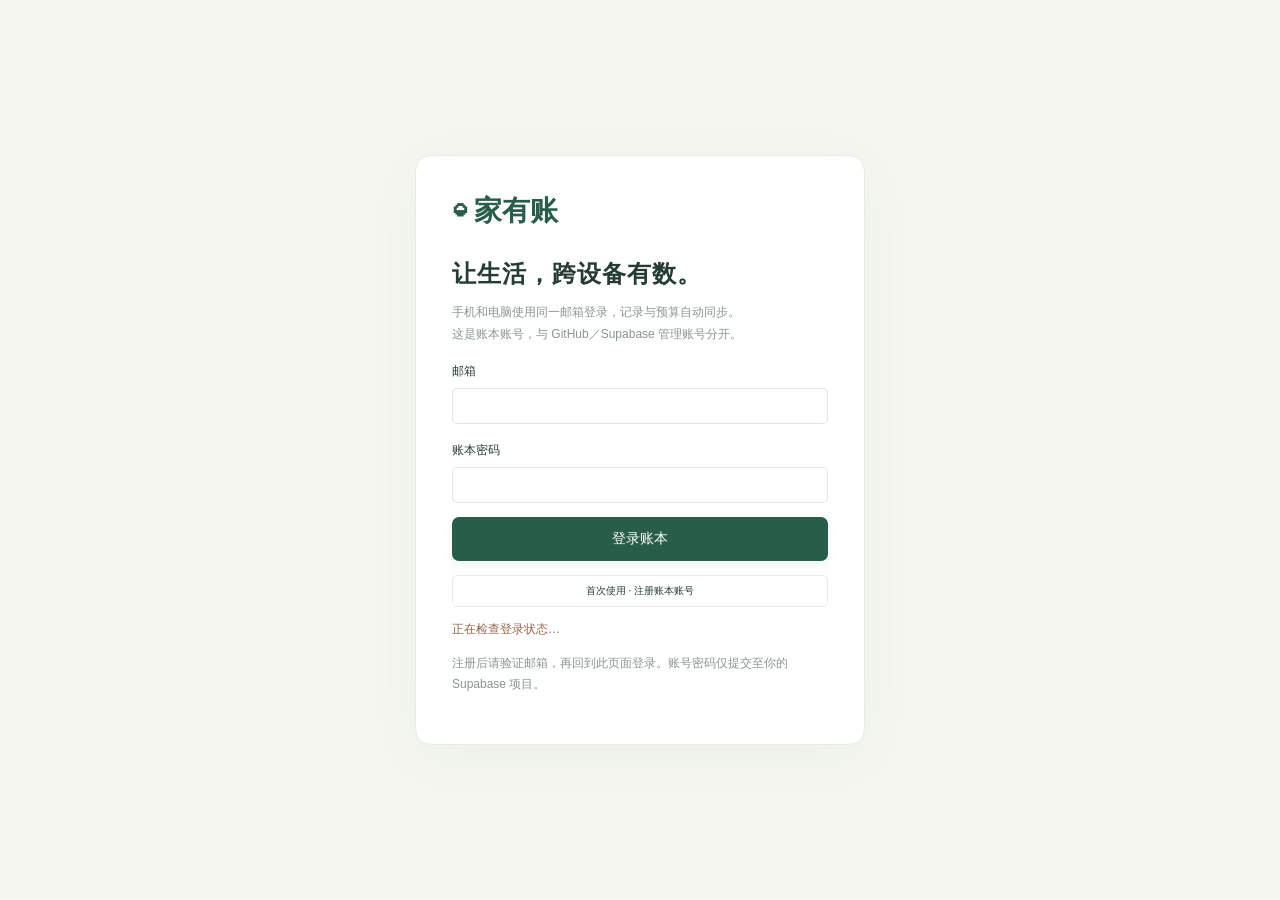
==== family-ledger/index.html @ 5cca47cf "Add family ledger with private Supabase sync and backup restore" ====
<!doctype html><html lang="zh-CN"><head><meta charset="utf-8"><meta name="viewport" content="width=device-width,initial-scale=1"><title>家有账 · 让生活心中有数</title><link rel="stylesheet" href="style.css"></head><body class="locked"><section id="authGate"><div class="auth-card"><div class="brand">◒ 家有账</div><h1>让生活，跨设备有数。</h1><p>手机和电脑使用同一邮箱登录，记录与预算自动同步。<br>这是账本账号，与 GitHub／Supabase 管理账号分开。</p><form id="authForm"><label>邮箱<input type="email" id="authEmail" autocomplete="username" required></label><label>账本密码<input type="password" id="authPassword" autocomplete="current-password" minlength="8" required></label><button class="primary full-button" id="loginButton">登录账本</button><button type="button" class="outline full-button" id="signupButton">首次使用 · 注册账本账号</button></form><p id="authMessage" role="status">正在检查登录状态…</p><p>注册后请验证邮箱，再回到此页面登录。账号密码仅提交至你的 Supabase 项目。</p></div></section><aside><a class="brand">◒ <span>家有账<small>FAMILY LEDGER</small></span></a><div class="home-label">我的家庭空间</div><nav><button class="active" data-nav="overview">▦　收支总览</button><button data-nav="records">▤　收支明细</button><button data-nav="budget">◎　月度规划</button></nav><div class="aside-bottom"><span>把小日子，过得有计划。</span><p>每一笔记录，都是对生活的用心。</p><div class="avatar">家</div> 我的家庭 <small>云端账本</small></div></aside><main><header><div class="eyebrow">A LITTLE CLARITY, EVERY DAY</div><div class="title-row"><div><h1>生活有数，心里有底<span>。</span></h1><p>在这里，记录日常，也为未来留一点余地。</p></div><button class="primary" id="add">＋ 记一笔</button></div></header><section class="memory-bar"><div><strong>◉ 云端同步</strong><span id="saveStatus">正在检查本机存档…</span></div><div class="memory-actions"><button id="syncNow" class="outline">立即同步</button><button id="loadCloud" class="outline">处理冲突</button><button id="logout" class="outline">退出</button><button id="backupAll" class="outline">↓ 完整备份</button><button id="restoreAll" class="outline">↑ 恢复备份</button><input id="restoreFile" type="file" accept=".json,application/json" hidden></div><small><span id="accountLabel"></span> · 联网自动同步；断网暂存在本机。迁移旧账本：先在离线版完整备份，再在这里恢复。</small></section><section class="toolbar"><div class="period"><button id="prev" aria-label="上一时段">‹</button><strong id="periodTitle"></strong><button id="next" aria-label="下一时段">›</button><button id="today">回到今天</button></div><div class="segments"><button data-mode="day">日</button><button data-mode="month" class="selected">月</button><button data-mode="year">年</button></div></section><div id="demoBanner" class="banner">正在浏览示例账本，先看看生活的全貌。<button id="clearDemo">开始我的账本 →</button></div><section class="stats"><article><label>↗ <span id="incomeLabel">本月收入</span></label><h2 id="income"></h2><small>每一份努力，都有回响</small></article><article><label>↘ <span id="expenseLabel">本月支出</span></label><h2 id="expense"></h2><small id="expenseHint"></small></article><article class="balance"><label>◉ <span id="balanceLabel">本月结余</span></label><h2 id="balance"></h2><small id="balanceHint"></small></article></section><section class="middle"><article class="panel" id="distribution"><div class="panel-head"><div><h3>钱都花在哪儿了</h3><p>各类支出占比 · 随所选时段更新</p></div><span class="tag">支出分析</span></div><div class="chart-wrap"><div class="donut" id="donut"><div><small>总支出</small><strong id="donutTotal"></strong><small id="count"></small></div></div><div id="legend"></div></div></article><article class="panel budget-panel" id="budgetPanel"><div class="panel-head"><div><h3>给生活一点计划</h3><p id="budgetMonth"></p></div><button class="text-btn" id="editBudget">调整预算 ↗</button></div><div class="budget-summary"><span>月度总预算</span><strong id="budgetTotal"></strong></div><div class="progress"><i id="budgetProgress"></i></div><div class="budget-meta"><span id="budgetUsed"></span><strong id="budgetRemain"></strong></div><div id="budgetCategories"></div><div class="note">✦　量入为出，也给喜欢的事留一点空间。</div></article></section><section class="panel records" id="recordsPanel"><div class="panel-head"><div><h3>生活的每一笔</h3><p>收支明细，让每一笔钱都有迹可循</p></div><button id="export" class="outline">↓ 导出 CSV</button></div><div class="filters"><input id="search" placeholder="搜索备注或类别…" aria-label="搜索记录"><select id="typeFilter"><option value="all">全部收支</option><option value="expense">仅支出</option><option value="income">仅收入</option></select><select id="catFilter" aria-label="按类别筛选"><option value="all">全部类别</option></select></div><div class="table-scroll"><table><thead><tr><th>类别 / 备注</th><th>日期</th><th>收支类型</th><th class="amount">金额</th><th>操作</th></tr></thead><tbody id="rows"></tbody></table></div><div class="table-footer" id="recordCount"></div></section><footer>家有账 · 好好生活，慢慢积累 <span>登录后云端同步 · 保留完整备份</span></footer></main><dialog id="entryDialog"><form id="entryForm"><div class="panel-head"><h3 id="formTitle">记下生活的一笔</h3><button type="button" class="close">×</button></div><div class="form-grid"><label>收支类型<select id="entryType"><option value="expense">支出</option><option value="income">收入</option></select></label><label>金额（元）<input id="entryAmount" type="number" min="0.01" max="999999999" step="0.01" required placeholder="0.00"></label><label>类别<select id="entryCat"></select></label><label>日期<input id="entryDate" type="date" required></label><label class="full">备注<input id="entryNote" maxlength="100" placeholder="这一笔，用在了什么地方？"></label></div><button class="primary full-button">保存记录</button></form></dialog><dialog id="budgetDialog"><form id="budgetForm"><div class="panel-head"><h3>月度收支规划</h3><button type="button" class="close">×</button></div><p id="planMonth"></p><label>预计月收入（元）<input id="plannedIncome" type="number" min="0" max="999999999" step="0.01" required></label><div id="budgetInputs" class="form-grid"></div><p id="planPreview"></p><button class="primary full-button">保存本月规划</button></form></dialog><div id="toast" role="status"></div><script src="vendor/supabase.js"></script><script src="app.js"></script><script src="sync.js"></script></body></html>
---- family-ledger/style.css ----
:root{--green:#285d49;--ink:#263c33;--muted:#8b958e;--line:#e9ece6;--bg:#f5f6f0}*{box-sizing:border-box}body{margin:0;background:var(--bg);color:var(--ink);font:14px -apple-system,BlinkMacSystemFont,'PingFang SC','Microsoft YaHei',sans-serif}button,input,select{font:inherit}button{cursor:pointer;border:0;background:none;color:inherit}aside{position:fixed;inset:0 auto 0 0;width:224px;background:#fcfcf8;border-right:1px solid var(--line);padding:38px 24px}.brand{display:flex;gap:12px;color:var(--green);font-size:36px;align-items:center}.brand span{font-size:24px;font-weight:650;letter-spacing:3px}.brand small{display:block;font-size:8px;letter-spacing:2px;margin-top:6px}.home-label{font-size:11px;color:#a1a79f;margin:56px 14px 18px}nav{display:grid;gap:10px}nav button{text-align:left;padding:15px;border-radius:8px;color:#788378}nav button.active{background:#eaf0e5;color:var(--green);font-weight:600}.aside-bottom{position:absolute;bottom:32px;left:28px;right:20px;font-size:12px}.aside-bottom p{font-size:10px;color:var(--muted);margin-bottom:30px}.aside-bottom small{display:block;margin-left:43px;color:var(--muted);font-size:10px}.avatar{float:left;background:#e9ede0;border-radius:50%;padding:10px;margin-right:10px}main{max-width:1550px;margin-left:224px;padding:40px 48px 20px}.eyebrow{font-size:9px;color:#8a9788;letter-spacing:2px;margin:4px 0 16px}.title-row,.toolbar,.period,.panel-head,.budget-summary,.budget-meta,.table-footer{display:flex;align-items:center;justify-content:space-between}h1{font-size:29px;font-weight:600;letter-spacing:1px;margin:0}h1 span{color:#a7b379}p{color:var(--muted);font-size:12px;line-height:1.8}header p{margin-bottom:28px}.primary{background:var(--green);color:white;padding:13px 23px;border-radius:7px;box-shadow:0 5px 10px #285d4910}.toolbar{border-top:1px solid var(--line);padding:23px 0}.period{gap:18px}.period strong{font-size:18px;min-width:110px;text-align:center}.period>button{color:#81907e}.period>button:first-child,.period>button:nth-child(3){font-size:24px}.period #today{font-size:11px;background:#e9ede4;padding:7px 10px;border-radius:4px}.segments{background:#e9ede4;border-radius:6px;padding:4px;display:flex}.segments button{padding:7px 22px;color:#84907e;border-radius:4px}.segments .selected{background:white;color:var(--green);box-shadow:0 1px 4px #0001}.banner{font-size:11px;background:#edf1e8;padding:10px 14px;border-radius:6px;margin-bottom:18px;color:#718169;display:flex;justify-content:space-between}.banner button{font-size:11px;color:var(--green)}.stats{display:grid;grid-template-columns:repeat(3,1fr);gap:20px;margin-bottom:24px}.stats article{background:#fff;padding:24px;border:1px solid var(--line);border-radius:10px}.stats label{font-size:13px;color:#71836f}.stats h2{font-size:31px;letter-spacing:.5px;margin:18px 0 12px;font-weight:550}.stats small{color:var(--muted);font-size:10px}.stats .balance{background:#eaf0df;border-color:#e4ead8}.middle{display:grid;grid-template-columns:1.12fr 1fr;gap:24px}.panel{background:#fff;border:1px solid var(--line);border-radius:10px;padding:24px}.panel-head h3{font-size:16px;margin:0;font-weight:600}.panel-head p{font-size:10px;margin:8px 0 0}.tag{background:#f3f5ee;font-size:10px;padding:6px 10px;border-radius:4px;color:#819078}.chart-wrap{display:flex;align-items:center;justify-content:space-around;gap:28px;min-height:266px}.donut{width:190px;height:190px;flex-shrink:0;border-radius:50%;display:grid;place-items:center;transform:rotate(-90deg)}.donut>div{width:142px;height:142px;background:white;border-radius:50%;display:flex;align-items:center;justify-content:center;flex-direction:column;transform:rotate(90deg)}.donut small{color:var(--muted);font-size:10px}.donut strong{font-size:23px;margin:8px 0}#legend{min-width:165px;flex:1}.legend-row{display:grid;grid-template-columns:8px 1fr auto;gap:8px;margin:16px 0;font-size:11px;align-items:center}.dot{width:7px;height:7px;border-radius:50%}.legend-row small{color:#8c958b;margin-left:9px;font-size:10px}.text-btn{font-size:10px;color:#64825c}.budget-summary{margin:29px 0 15px;font-size:11px;color:#87927f}.budget-summary strong{font-size:23px;color:var(--ink);font-weight:500}.progress{height:7px;background:#f0f2eb;border-radius:9px;overflow:hidden}.progress i{display:block;height:100%;background:#8ca576;border-radius:9px}.budget-meta{font-size:10px;color:var(--muted);margin:12px 0 23px}.budget-meta strong{color:#719064;font-weight:400}.budget-cat{display:grid;grid-template-columns:72px 1fr 95px;gap:12px;align-items:center;margin:16px 0;font-size:10px}.budget-cat .progress{height:4px}.budget-cat em{text-align:right;font-size:9px;font-style:normal;color:#939b90}.note{background:#f8f9f2;color:#8b957c;font-size:10px;padding:12px;margin-top:22px;border-radius:5px}.records{margin-top:24px}.outline{border:1px solid var(--line);padding:8px 13px;border-radius:5px;font-size:10px}.filters{display:flex;gap:10px;margin:22px 0 13px}.filters input{margin-right:auto;max-width:280px}input,select{border:1px solid #e2e7dc;border-radius:5px;background:#fff;padding:10px;color:var(--ink);min-width:0}input:focus,select:focus{outline:2px solid #b7c6a4}table{width:100%;border-collapse:collapse;font-size:11px}th{text-align:left;background:#f7f8f3;color:#8b9586;font-weight:400;padding:13px}td{padding:15px 13px;border-bottom:1px solid #f0f2eb}td small{display:block;color:#9ba295;font-size:10px;margin-top:4px}.amount{text-align:right}.expense-amount{color:#394b3e}.income-amount{color:#729a5c}.pill{background:#f2f4ed;border-radius:4px;padding:4px 8px;font-size:9px;color:#86917d}.actions{white-space:nowrap}.actions button{color:#829076;font-size:10px;padding:4px}.table-footer{font-size:10px;color:#97a08f;padding-top:16px}footer{padding-top:24px;font-size:10px;color:#9aa391}footer span{float:right}dialog{border:1px solid var(--line);border-radius:14px;width:460px;max-width:92vw;padding:26px;color:var(--ink);box-shadow:0 20px 80px #15332026}dialog::backdrop{background:#19312560;backdrop-filter:blur(3px)}.close{font-size:24px;color:#8b9586}.form-grid{display:grid;grid-template-columns:1fr 1fr;gap:16px;margin-top:24px}label input,label select{display:block;width:100%;margin-top:8px}form label{font-size:12px}.full{grid-column:1/-1}.full-button{width:100%;margin-top:24px}#budgetInputs{margin-top:18px}#planPreview{color:var(--green)}#toast{position:fixed;bottom:25px;left:50%;transform:translateX(-50%);background:var(--green);color:white;border-radius:8px;padding:12px 24px;display:none}.empty{text-align:center;padding:45px;color:#909b87}.table-scroll{overflow:auto}button:hover{filter:brightness(.94)}@media(min-width:1450px){main{padding-left:64px;padding-right:64px}}@media(max-width:1100px){aside{width:180px;padding:28px 16px}main{margin-left:180px;padding:30px 25px}.middle{grid-template-columns:1fr}.chart-wrap{justify-content:center}#legend{max-width:280px}.stats h2{font-size:25px}}@media(max-width:650px){aside{position:static;width:100%;padding:18px 20px;border-bottom:1px solid var(--line)}.brand{font-size:24px}.brand span{font-size:20px}.brand small,.home-label,.aside-bottom{display:none}nav{display:flex;position:absolute;top:18px;right:10px;gap:0}nav button{font-size:10px;padding:9px}main{margin:0;padding:24px 16px}.eyebrow{font-size:8px}h1{font-size:21px}.title-row{gap:10px}.primary{padding:11px 15px;white-space:nowrap}header p{font-size:10px}.period{gap:7px}.period strong{font-size:15px;min-width:90px}.period #today{display:none}.segments button{padding:7px 16px}.stats{gap:8px}.stats article{padding:16px 11px}.stats h2{font-size:20px;letter-spacing:-.7px}.stats label{font-size:10px}.stats small{font-size:8px}.panel{padding:18px}.chart-wrap{gap:17px;min-height:240px}.donut{width:150px;height:150px}.donut>div{width:112px;height:112px}.donut strong{font-size:18px}#legend{min-width:135px}.legend-row{font-size:10px;gap:5px}.legend-row small{margin-left:4px;font-size:8px}.filters{flex-wrap:wrap}.filters input{width:100%;max-width:none}.filters select{flex:1}.banner{font-size:9px;gap:10px}.banner button{font-size:9px;white-space:nowrap}footer span{display:block;float:none;margin-top:8px}th,td{padding:12px 7px}td:nth-child(2){white-space:nowrap}.budget-cat{grid-template-columns:65px 1fr 90px}}

.memory-bar{display:flex;align-items:center;gap:12px;flex-wrap:wrap;background:#edf1e7;border:1px solid #e0e7d8;border-radius:8px;padding:14px 16px;margin:0 0 20px}.memory-bar strong{font-size:12px;color:var(--green)}.memory-bar #saveStatus{font-size:10px;color:#74836b;display:block;margin-top:5px}.memory-actions{margin-left:auto;display:flex;gap:8px}.memory-bar>small{width:100%;font-size:10px;color:#839076;line-height:1.8}.memory-actions .outline{background:#ffffff88}@media(max-width:650px){.memory-bar{padding:12px}.memory-actions{gap:4px}.memory-actions .outline{padding:8px}}

#authGate{display:none;min-height:100vh;align-items:center;justify-content:center;padding:24px}.locked #authGate{display:flex}.locked>aside,.locked>main{display:none}.auth-card{max-width:450px;background:#fff;border:1px solid var(--line);border-radius:16px;padding:36px;box-shadow:0 12px 60px #285d490b}.auth-card .brand{font-size:28px;font-weight:600;margin-bottom:28px}.auth-card h1{font-size:24px}.auth-card label{display:block;margin-top:18px}.auth-card .full-button{margin-top:14px}.auth-card #authMessage{color:#966349;white-space:pre-line}.memory-bar #saveStatus{max-width:600px}.memory-actions{flex-wrap:wrap}#loadCloud{display:none;background:#fff0de}button:disabled{cursor:wait;opacity:.5}.stats h2{white-space:nowrap;font-size:clamp(17px,2.3vw,31px)}
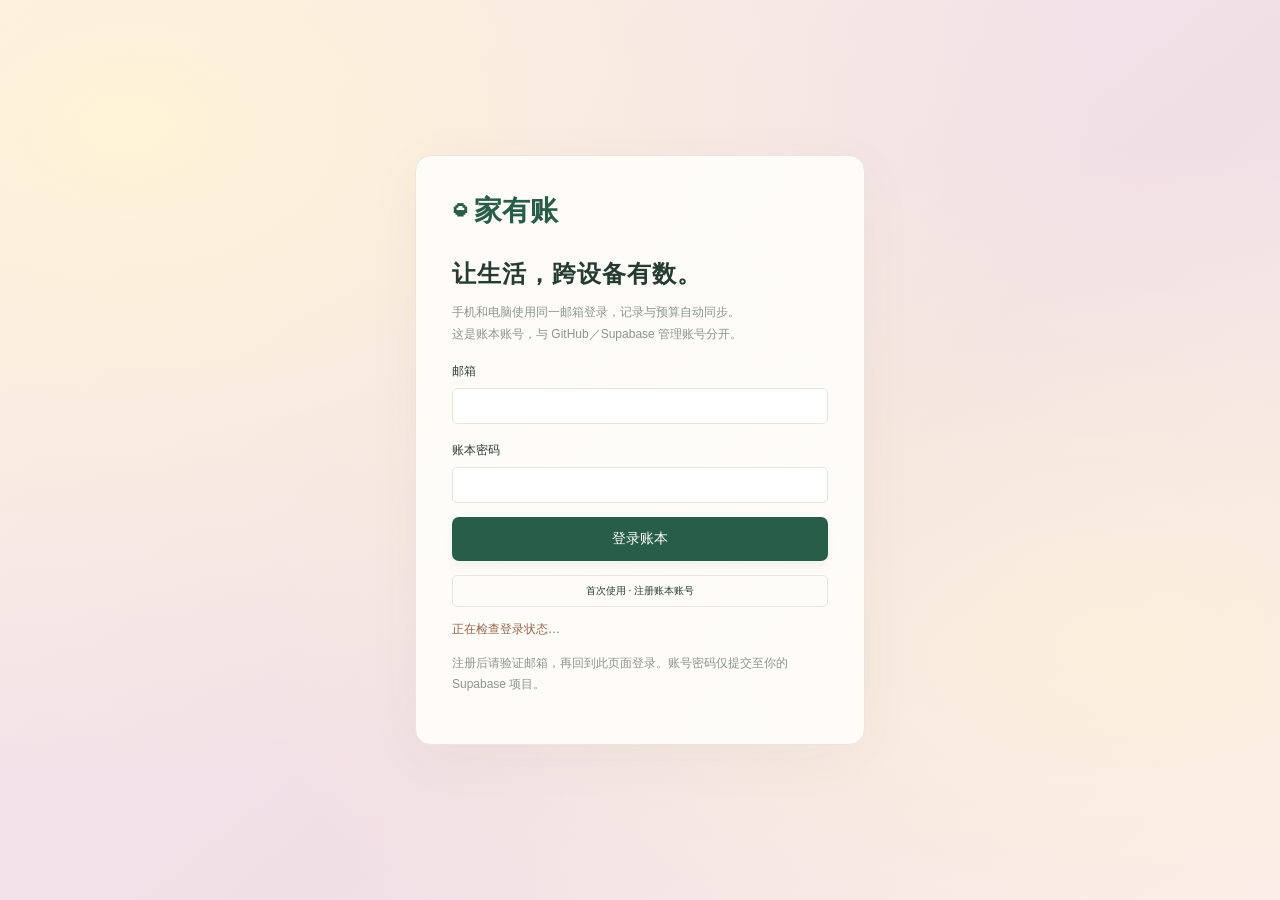
==== commit aab197f4: "Refresh cached stylesheet for pastel background" ====
--- a/family-ledger/index.html
+++ b/family-ledger/index.html
@@ -1 +1 @@
-<!doctype html><html lang="zh-CN"><head><meta charset="utf-8"><meta name="viewport" content="width=device-width,initial-scale=1"><title>家有账 · 让生活心中有数</title><link rel="stylesheet" href="style.css"></head><body class="locked"><section id="authGate"><div class="auth-card"><div class="brand">◒ 家有账</div><h1>让生活，跨设备有数。</h1><p>手机和电脑使用同一邮箱登录，记录与预算自动同步。<br>这是账本账号，与 GitHub／Supabase 管理账号分开。</p><form id="authForm"><label>邮箱<input type="email" id="authEmail" autocomplete="username" required></label><label>账本密码<input type="password" id="authPassword" autocomplete="current-password" minlength="8" required></label><button class="primary full-button" id="loginButton">登录账本</button><button type="button" class="outline full-button" id="signupButton">首次使用 · 注册账本账号</button></form><p id="authMessage" role="status">正在检查登录状态…</p><p>注册后请验证邮箱，再回到此页面登录。账号密码仅提交至你的 Supabase 项目。</p></div></section><aside><a class="brand">◒ <span>家有账<small>FAMILY LEDGER</small></span></a><div class="home-label">我的家庭空间</div><nav><button class="active" data-nav="overview">▦　收支总览</button><button data-nav="records">▤　收支明细</button><button data-nav="budget">◎　月度规划</button></nav><div class="aside-bottom"><span>把小日子，过得有计划。</span><p>每一笔记录，都是对生活的用心。</p><div class="avatar">家</div> 我的家庭 <small>云端账本</small></div></aside><main><header><div class="eyebrow">A LITTLE CLARITY, EVERY DAY</div><div class="title-row"><div><h1>生活有数，心里有底<span>。</span></h1><p>在这里，记录日常，也为未来留一点余地。</p></div><button class="primary" id="add">＋ 记一笔</button></div></header><section class="memory-bar"><div><strong>◉ 云端同步</strong><span id="saveStatus">正在检查本机存档…</span></div><div class="memory-actions"><button id="syncNow" class="outline">立即同步</button><button id="loadCloud" class="outline">处理冲突</button><button id="logout" class="outline">退出</button><button id="backupAll" class="outline">↓ 完整备份</button><button id="restoreAll" class="outline">↑ 恢复备份</button><input id="restoreFile" type="file" accept=".json,application/json" hidden></div><small><span id="accountLabel"></span> · 联网自动同步；断网暂存在本机。迁移旧账本：先在离线版完整备份，再在这里恢复。</small></section><section class="toolbar"><div class="period"><button id="prev" aria-label="上一时段">‹</button><strong id="periodTitle"></strong><button id="next" aria-label="下一时段">›</button><button id="today">回到今天</button></div><div class="segments"><button data-mode="day">日</button><button data-mode="month" class="selected">月</button><button data-mode="year">年</button></div></section><div id="demoBanner" class="banner">正在浏览示例账本，先看看生活的全貌。<button id="clearDemo">开始我的账本 →</button></div><section class="stats"><article><label>↗ <span id="incomeLabel">本月收入</span></label><h2 id="income"></h2><small>每一份努力，都有回响</small></article><article><label>↘ <span id="expenseLabel">本月支出</span></label><h2 id="expense"></h2><small id="expenseHint"></small></article><article class="balance"><label>◉ <span id="balanceLabel">本月结余</span></label><h2 id="balance"></h2><small id="balanceHint"></small></article></section><section class="middle"><article class="panel" id="distribution"><div class="panel-head"><div><h3>钱都花在哪儿了</h3><p>各类支出占比 · 随所选时段更新</p></div><span class="tag">支出分析</span></div><div class="chart-wrap"><div class="donut" id="donut"><div><small>总支出</small><strong id="donutTotal"></strong><small id="count"></small></div></div><div id="legend"></div></div></article><article class="panel budget-panel" id="budgetPanel"><div class="panel-head"><div><h3>给生活一点计划</h3><p id="budgetMonth"></p></div><button class="text-btn" id="editBudget">调整预算 ↗</button></div><div class="budget-summary"><span>月度总预算</span><strong id="budgetTotal"></strong></div><div class="progress"><i id="budgetProgress"></i></div><div class="budget-meta"><span id="budgetUsed"></span><strong id="budgetRemain"></strong></div><div id="budgetCategories"></div><div class="note">✦　量入为出，也给喜欢的事留一点空间。</div></article></section><section class="panel records" id="recordsPanel"><div class="panel-head"><div><h3>生活的每一笔</h3><p>收支明细，让每一笔钱都有迹可循</p></div><button id="export" class="outline">↓ 导出 CSV</button></div><div class="filters"><input id="search" placeholder="搜索备注或类别…" aria-label="搜索记录"><select id="typeFilter"><option value="all">全部收支</option><option value="expense">仅支出</option><option value="income">仅收入</option></select><select id="catFilter" aria-label="按类别筛选"><option value="all">全部类别</option></select></div><div class="table-scroll"><table><thead><tr><th>类别 / 备注</th><th>日期</th><th>收支类型</th><th class="amount">金额</th><th>操作</th></tr></thead><tbody id="rows"></tbody></table></div><div class="table-footer" id="recordCount"></div></section><footer>家有账 · 好好生活，慢慢积累 <span>登录后云端同步 · 保留完整备份</span></footer></main><dialog id="entryDialog"><form id="entryForm"><div class="panel-head"><h3 id="formTitle">记下生活的一笔</h3><button type="button" class="close">×</button></div><div class="form-grid"><label>收支类型<select id="entryType"><option value="expense">支出</option><option value="income">收入</option></select></label><label>金额（元）<input id="entryAmount" type="number" min="0.01" max="999999999" step="0.01" required placeholder="0.00"></label><label>类别<select id="entryCat"></select></label><label>日期<input id="entryDate" type="date" required></label><label class="full">备注<input id="entryNote" maxlength="100" placeholder="这一笔，用在了什么地方？"></label></div><button class="primary full-button">保存记录</button></form></dialog><dialog id="budgetDialog"><form id="budgetForm"><div class="panel-head"><h3>月度收支规划</h3><button type="button" class="close">×</button></div><p id="planMonth"></p><label>预计月收入（元）<input id="plannedIncome" type="number" min="0" max="999999999" step="0.01" required></label><div id="budgetInputs" class="form-grid"></div><p id="planPreview"></p><button class="primary full-button">保存本月规划</button></form></dialog><div id="toast" role="status"></div><script src="vendor/supabase.js"></script><script src="app.js"></script><script src="sync.js"></script></body></html>
+<!doctype html><html lang="zh-CN"><head><meta charset="utf-8"><meta name="viewport" content="width=device-width,initial-scale=1"><title>家有账 · 让生活心中有数</title><link rel="stylesheet" href="style.css?v=rose-20261106"></head><body class="locked"><section id="authGate"><div class="auth-card"><div class="brand">◒ 家有账</div><h1>让生活，跨设备有数。</h1><p>手机和电脑使用同一邮箱登录，记录与预算自动同步。<br>这是账本账号，与 GitHub／Supabase 管理账号分开。</p><form id="authForm"><label>邮箱<input type="email" id="authEmail" autocomplete="username" required></label><label>账本密码<input type="password" id="authPassword" autocomplete="current-password" minlength="8" required></label><button class="primary full-button" id="loginButton">登录账本</button><button type="button" class="outline full-button" id="signupButton">首次使用 · 注册账本账号</button></form><p id="authMessage" role="status">正在检查登录状态…</p><p>注册后请验证邮箱，再回到此页面登录。账号密码仅提交至你的 Supabase 项目。</p></div></section><aside><a class="brand">◒ <span>家有账<small>FAMILY LEDGER</small></span></a><div class="home-label">我的家庭空间</div><nav><button class="active" data-nav="overview">▦　收支总览</button><button data-nav="records">▤　收支明细</button><button data-nav="budget">◎　月度规划</button></nav><div class="aside-bottom"><span>把小日子，过得有计划。</span><p>每一笔记录，都是对生活的用心。</p><div class="avatar">家</div> 我的家庭 <small>云端账本</small></div></aside><main><header><div class="eyebrow">A LITTLE CLARITY, EVERY DAY</div><div class="title-row"><div><h1>生活有数，心里有底<span>。</span></h1><p>在这里，记录日常，也为未来留一点余地。</p></div><button class="primary" id="add">＋ 记一笔</button></div></header><section class="memory-bar"><div><strong>◉ 云端同步</strong><span id="saveStatus">正在检查本机存档…</span></div><div class="memory-actions"><button id="syncNow" class="outline">立即同步</button><button id="loadCloud" class="outline">处理冲突</button><button id="logout" class="outline">退出</button><button id="backupAll" class="outline">↓ 完整备份</button><button id="restoreAll" class="outline">↑ 恢复备份</button><input id="restoreFile" type="file" accept=".json,application/json" hidden></div><small><span id="accountLabel"></span> · 联网自动同步；断网暂存在本机。迁移旧账本：先在离线版完整备份，再在这里恢复。</small></section><section class="toolbar"><div class="period"><button id="prev" aria-label="上一时段">‹</button><strong id="periodTitle"></strong><button id="next" aria-label="下一时段">›</button><button id="today">回到今天</button></div><div class="segments"><button data-mode="day">日</button><button data-mode="month" class="selected">月</button><button data-mode="year">年</button></div></section><div id="demoBanner" class="banner">正在浏览示例账本，先看看生活的全貌。<button id="clearDemo">开始我的账本 →</button></div><section class="stats"><article><label>↗ <span id="incomeLabel">本月收入</span></label><h2 id="income"></h2><small>每一份努力，都有回响</small></article><article><label>↘ <span id="expenseLabel">本月支出</span></label><h2 id="expense"></h2><small id="expenseHint"></small></article><article class="balance"><label>◉ <span id="balanceLabel">本月结余</span></label><h2 id="balance"></h2><small id="balanceHint"></small></article></section><section class="middle"><article class="panel" id="distribution"><div class="panel-head"><div><h3>钱都花在哪儿了</h3><p>各类支出占比 · 随所选时段更新</p></div><span class="tag">支出分析</span></div><div class="chart-wrap"><div class="donut" id="donut"><div><small>总支出</small><strong id="donutTotal"></strong><small id="count"></small></div></div><div id="legend"></div></div></article><article class="panel budget-panel" id="budgetPanel"><div class="panel-head"><div><h3>给生活一点计划</h3><p id="budgetMonth"></p></div><button class="text-btn" id="editBudget">调整预算 ↗</button></div><div class="budget-summary"><span>月度总预算</span><strong id="budgetTotal"></strong></div><div class="progress"><i id="budgetProgress"></i></div><div class="budget-meta"><span id="budgetUsed"></span><strong id="budgetRemain"></strong></div><div id="budgetCategories"></div><div class="note">✦　量入为出，也给喜欢的事留一点空间。</div></article></section><section class="panel records" id="recordsPanel"><div class="panel-head"><div><h3>生活的每一笔</h3><p>收支明细，让每一笔钱都有迹可循</p></div><button id="export" class="outline">↓ 导出 CSV</button></div><div class="filters"><input id="search" placeholder="搜索备注或类别…" aria-label="搜索记录"><select id="typeFilter"><option value="all">全部收支</option><option value="expense">仅支出</option><option value="income">仅收入</option></select><select id="catFilter" aria-label="按类别筛选"><option value="all">全部类别</option></select></div><div class="table-scroll"><table><thead><tr><th>类别 / 备注</th><th>日期</th><th>收支类型</th><th class="amount">金额</th><th>操作</th></tr></thead><tbody id="rows"></tbody></table></div><div class="table-footer" id="recordCount"></div></section><footer>家有账 · 好好生活，慢慢积累 <span>登录后云端同步 · 保留完整备份</span></footer></main><dialog id="entryDialog"><form id="entryForm"><div class="panel-head"><h3 id="formTitle">记下生活的一笔</h3><button type="button" class="close">×</button></div><div class="form-grid"><label>收支类型<select id="entryType"><option value="expense">支出</option><option value="income">收入</option></select></label><label>金额（元）<input id="entryAmount" type="number" min="0.01" max="999999999" step="0.01" required placeholder="0.00"></label><label>类别<select id="entryCat"></select></label><label>日期<input id="entryDate" type="date" required></label><label class="full">备注<input id="entryNote" maxlength="100" placeholder="这一笔，用在了什么地方？"></label></div><button class="primary full-button">保存记录</button></form></dialog><dialog id="budgetDialog"><form id="budgetForm"><div class="panel-head"><h3>月度收支规划</h3><button type="button" class="close">×</button></div><p id="planMonth"></p><label>预计月收入（元）<input id="plannedIncome" type="number" min="0" max="999999999" step="0.01" required></label><div id="budgetInputs" class="form-grid"></div><p id="planPreview"></p><button class="primary full-button">保存本月规划</button></form></dialog><div id="toast" role="status"></div><script src="vendor/supabase.js"></script><script src="app.js"></script><script src="sync.js"></script></body></html>
--- a/family-ledger/style.css
+++ b/family-ledger/style.css
@@ -3,3 +3,12 @@
 .memory-bar{display:flex;align-items:center;gap:12px;flex-wrap:wrap;background:#edf1e7;border:1px solid #e0e7d8;border-radius:8px;padding:14px 16px;margin:0 0 20px}.memory-bar strong{font-size:12px;color:var(--green)}.memory-bar #saveStatus{font-size:10px;color:#74836b;display:block;margin-top:5px}.memory-actions{margin-left:auto;display:flex;gap:8px}.memory-bar>small{width:100%;font-size:10px;color:#839076;line-height:1.8}.memory-actions .outline{background:#ffffff88}@media(max-width:650px){.memory-bar{padding:12px}.memory-actions{gap:4px}.memory-actions .outline{padding:8px}}
 
 #authGate{display:none;min-height:100vh;align-items:center;justify-content:center;padding:24px}.locked #authGate{display:flex}.locked>aside,.locked>main{display:none}.auth-card{max-width:450px;background:#fff;border:1px solid var(--line);border-radius:16px;padding:36px;box-shadow:0 12px 60px #285d490b}.auth-card .brand{font-size:28px;font-weight:600;margin-bottom:28px}.auth-card h1{font-size:24px}.auth-card label{display:block;margin-top:18px}.auth-card .full-button{margin-top:14px}.auth-card #authMessage{color:#966349;white-space:pre-line}.memory-bar #saveStatus{max-width:600px}.memory-actions{flex-wrap:wrap}#loadCloud{display:none;background:#fff0de}button:disabled{cursor:wait;opacity:.5}.stats h2{white-space:nowrap;font-size:clamp(17px,2.3vw,31px)}
+
+/* Soft pink canvas with overlapping butter-yellow light. */
+:root{--bg:#f6e7ec;--line:#ece3e3}
+html{min-height:100%;background:#f6e7ec}
+body{min-height:100vh;background-color:#f6e7ec;background-image:radial-gradient(ellipse at 10% 14%,rgba(255,246,211,.86) 0%,rgba(255,246,211,.38) 30%,rgba(255,246,211,0) 60%),radial-gradient(ellipse at 88% 72%,rgba(255,244,212,.65) 0%,rgba(255,244,212,0) 55%),linear-gradient(140deg,#f8eaf0 0%,#f1dfe6 58%,#f8eaf0 100%);background-attachment:fixed;background-repeat:no-repeat}
+aside{background:rgba(253,244,245,.88);backdrop-filter:blur(14px)}
+.panel,.stats article,.auth-card{background:rgba(255,253,250,.94)}
+.stats .balance{background:rgba(255,245,217,.9);border-color:#eee2ca}
+.memory-bar{background:rgba(255,247,224,.7);border-color:#ebdfd3}
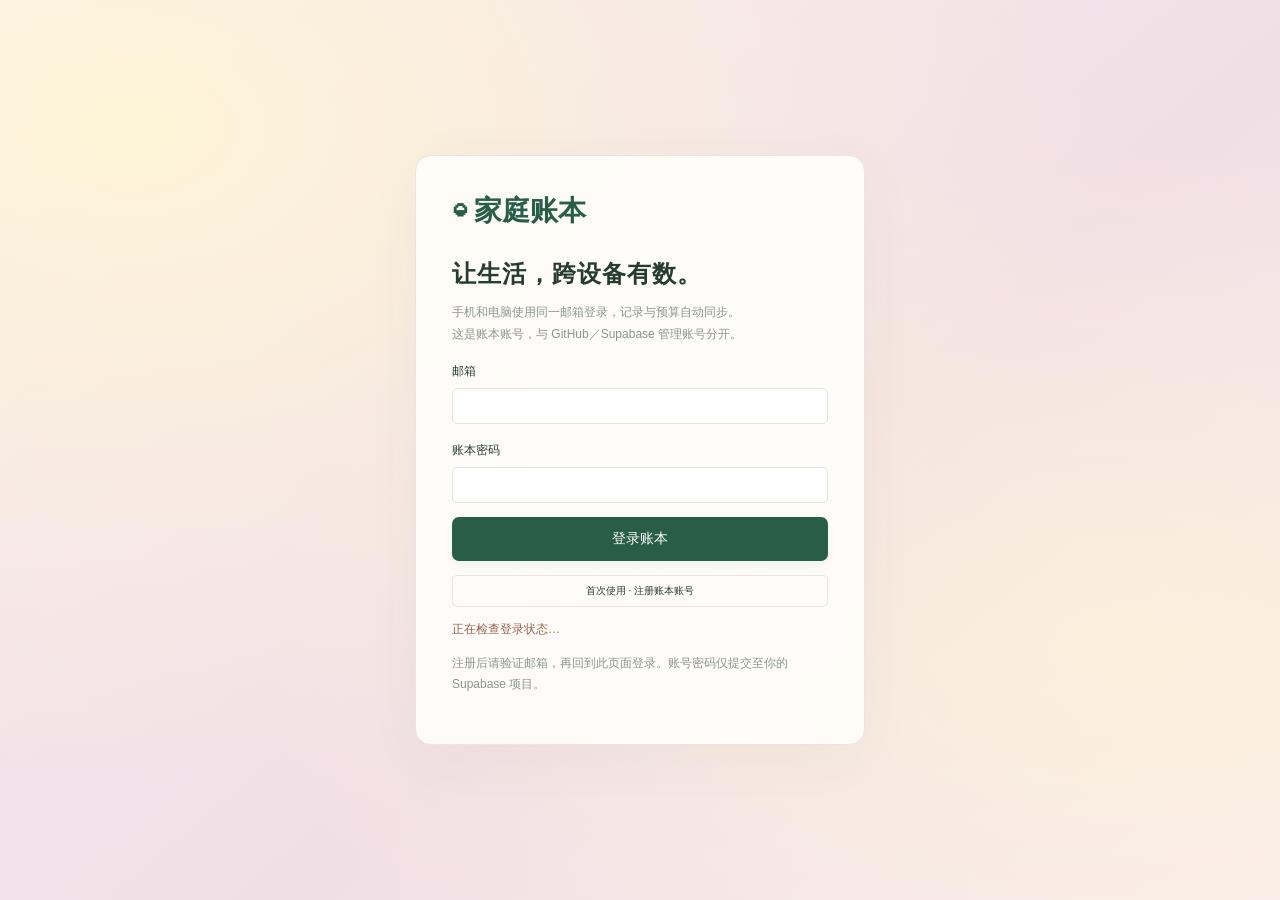
==== commit 219293f0: "Rename ledger header to 家庭账本" ====
--- a/family-ledger/index.html
+++ b/family-ledger/index.html
@@ -1 +1 @@
-<!doctype html><html lang="zh-CN"><head><meta charset="utf-8"><meta name="viewport" content="width=device-width,initial-scale=1"><title>家有账 · 让生活心中有数</title><link rel="stylesheet" href="style.css?v=rose-20261106"></head><body class="locked"><section id="authGate"><div class="auth-card"><div class="brand">◒ 家有账</div><h1>让生活，跨设备有数。</h1><p>手机和电脑使用同一邮箱登录，记录与预算自动同步。<br>这是账本账号，与 GitHub／Supabase 管理账号分开。</p><form id="authForm"><label>邮箱<input type="email" id="authEmail" autocomplete="username" required></label><label>账本密码<input type="password" id="authPassword" autocomplete="current-password" minlength="8" required></label><button class="primary full-button" id="loginButton">登录账本</button><button type="button" class="outline full-button" id="signupButton">首次使用 · 注册账本账号</button></form><p id="authMessage" role="status">正在检查登录状态…</p><p>注册后请验证邮箱，再回到此页面登录。账号密码仅提交至你的 Supabase 项目。</p></div></section><aside><a class="brand">◒ <span>家有账<small>FAMILY LEDGER</small></span></a><div class="home-label">我的家庭空间</div><nav><button class="active" data-nav="overview">▦　收支总览</button><button data-nav="records">▤　收支明细</button><button data-nav="budget">◎　月度规划</button></nav><div class="aside-bottom"><span>把小日子，过得有计划。</span><p>每一笔记录，都是对生活的用心。</p><div class="avatar">家</div> 我的家庭 <small>云端账本</small></div></aside><main><header><div class="eyebrow">A LITTLE CLARITY, EVERY DAY</div><div class="title-row"><div><h1>生活有数，心里有底<span>。</span></h1><p>在这里，记录日常，也为未来留一点余地。</p></div><button class="primary" id="add">＋ 记一笔</button></div></header><section class="memory-bar"><div><strong>◉ 云端同步</strong><span id="saveStatus">正在检查本机存档…</span></div><div class="memory-actions"><button id="syncNow" class="outline">立即同步</button><button id="loadCloud" class="outline">处理冲突</button><button id="logout" class="outline">退出</button><button id="backupAll" class="outline">↓ 完整备份</button><button id="restoreAll" class="outline">↑ 恢复备份</button><input id="restoreFile" type="file" accept=".json,application/json" hidden></div><small><span id="accountLabel"></span> · 联网自动同步；断网暂存在本机。迁移旧账本：先在离线版完整备份，再在这里恢复。</small></section><section class="toolbar"><div class="period"><button id="prev" aria-label="上一时段">‹</button><strong id="periodTitle"></strong><button id="next" aria-label="下一时段">›</button><button id="today">回到今天</button></div><div class="segments"><button data-mode="day">日</button><button data-mode="month" class="selected">月</button><button data-mode="year">年</button></div></section><div id="demoBanner" class="banner">正在浏览示例账本，先看看生活的全貌。<button id="clearDemo">开始我的账本 →</button></div><section class="stats"><article><label>↗ <span id="incomeLabel">本月收入</span></label><h2 id="income"></h2><small>每一份努力，都有回响</small></article><article><label>↘ <span id="expenseLabel">本月支出</span></label><h2 id="expense"></h2><small id="expenseHint"></small></article><article class="balance"><label>◉ <span id="balanceLabel">本月结余</span></label><h2 id="balance"></h2><small id="balanceHint"></small></article></section><section class="middle"><article class="panel" id="distribution"><div class="panel-head"><div><h3>钱都花在哪儿了</h3><p>各类支出占比 · 随所选时段更新</p></div><span class="tag">支出分析</span></div><div class="chart-wrap"><div class="donut" id="donut"><div><small>总支出</small><strong id="donutTotal"></strong><small id="count"></small></div></div><div id="legend"></div></div></article><article class="panel budget-panel" id="budgetPanel"><div class="panel-head"><div><h3>给生活一点计划</h3><p id="budgetMonth"></p></div><button class="text-btn" id="editBudget">调整预算 ↗</button></div><div class="budget-summary"><span>月度总预算</span><strong id="budgetTotal"></strong></div><div class="progress"><i id="budgetProgress"></i></div><div class="budget-meta"><span id="budgetUsed"></span><strong id="budgetRemain"></strong></div><div id="budgetCategories"></div><div class="note">✦　量入为出，也给喜欢的事留一点空间。</div></article></section><section class="panel records" id="recordsPanel"><div class="panel-head"><div><h3>生活的每一笔</h3><p>收支明细，让每一笔钱都有迹可循</p></div><button id="export" class="outline">↓ 导出 CSV</button></div><div class="filters"><input id="search" placeholder="搜索备注或类别…" aria-label="搜索记录"><select id="typeFilter"><option value="all">全部收支</option><option value="expense">仅支出</option><option value="income">仅收入</option></select><select id="catFilter" aria-label="按类别筛选"><option value="all">全部类别</option></select></div><div class="table-scroll"><table><thead><tr><th>类别 / 备注</th><th>日期</th><th>收支类型</th><th class="amount">金额</th><th>操作</th></tr></thead><tbody id="rows"></tbody></table></div><div class="table-footer" id="recordCount"></div></section><footer>家有账 · 好好生活，慢慢积累 <span>登录后云端同步 · 保留完整备份</span></footer></main><dialog id="entryDialog"><form id="entryForm"><div class="panel-head"><h3 id="formTitle">记下生活的一笔</h3><button type="button" class="close">×</button></div><div class="form-grid"><label>收支类型<select id="entryType"><option value="expense">支出</option><option value="income">收入</option></select></label><label>金额（元）<input id="entryAmount" type="number" min="0.01" max="999999999" step="0.01" required placeholder="0.00"></label><label>类别<select id="entryCat"></select></label><label>日期<input id="entryDate" type="date" required></label><label class="full">备注<input id="entryNote" maxlength="100" placeholder="这一笔，用在了什么地方？"></label></div><button class="primary full-button">保存记录</button></form></dialog><dialog id="budgetDialog"><form id="budgetForm"><div class="panel-head"><h3>月度收支规划</h3><button type="button" class="close">×</button></div><p id="planMonth"></p><label>预计月收入（元）<input id="plannedIncome" type="number" min="0" max="999999999" step="0.01" required></label><div id="budgetInputs" class="form-grid"></div><p id="planPreview"></p><button class="primary full-button">保存本月规划</button></form></dialog><div id="toast" role="status"></div><script src="vendor/supabase.js"></script><script src="app.js"></script><script src="sync.js"></script></body></html>
+<!doctype html><html lang="zh-CN"><head><meta charset="utf-8"><meta name="viewport" content="width=device-width,initial-scale=1"><title>家有账 · 让生活心中有数</title><link rel="stylesheet" href="style.css?v=rose-20261106"></head><body class="locked"><section id="authGate"><div class="auth-card"><div class="brand">◒ 家庭账本</div><h1>让生活，跨设备有数。</h1><p>手机和电脑使用同一邮箱登录，记录与预算自动同步。<br>这是账本账号，与 GitHub／Supabase 管理账号分开。</p><form id="authForm"><label>邮箱<input type="email" id="authEmail" autocomplete="username" required></label><label>账本密码<input type="password" id="authPassword" autocomplete="current-password" minlength="8" required></label><button class="primary full-button" id="loginButton">登录账本</button><button type="button" class="outline full-button" id="signupButton">首次使用 · 注册账本账号</button></form><p id="authMessage" role="status">正在检查登录状态…</p><p>注册后请验证邮箱，再回到此页面登录。账号密码仅提交至你的 Supabase 项目。</p></div></section><aside><a class="brand">◒ <span>家庭账本<small>FAMILY LEDGER</small></span></a><div class="home-label">我的家庭空间</div><nav><button class="active" data-nav="overview">▦　收支总览</button><button data-nav="records">▤　收支明细</button><button data-nav="budget">◎　月度规划</button></nav><div class="aside-bottom"><span>把小日子，过得有计划。</span><p>每一笔记录，都是对生活的用心。</p><div class="avatar">家</div> 我的家庭 <small>云端账本</small></div></aside><main><header><div class="eyebrow">A LITTLE CLARITY, EVERY DAY</div><div class="title-row"><div><h1>生活有数，心里有底<span>。</span></h1><p>在这里，记录日常，也为未来留一点余地。</p></div><button class="primary" id="add">＋ 记一笔</button></div></header><section class="memory-bar"><div><strong>◉ 云端同步</strong><span id="saveStatus">正在检查本机存档…</span></div><div class="memory-actions"><button id="familyShare" class="outline">家庭共享</button><button id="syncNow" class="outline">立即同步</button><button id="loadCloud" class="outline">处理冲突</button><button id="logout" class="outline">退出</button><button id="backupAll" class="outline">↓ 完整备份</button><button id="restoreAll" class="outline">↑ 恢复备份</button><input id="restoreFile" type="file" accept=".json,application/json" hidden></div><small><span id="accountLabel"></span> · 联网自动同步；断网暂存在本机。迁移旧账本：先在离线版完整备份，再在这里恢复。</small></section><section class="toolbar"><div class="period"><button id="prev" aria-label="上一时段">‹</button><strong id="periodTitle"></strong><button id="next" aria-label="下一时段">›</button><button id="today">回到今天</button></div><div class="segments"><button data-mode="day">日</button><button data-mode="month" class="selected">月</button><button data-mode="year">年</button></div></section><div id="demoBanner" class="banner">正在浏览示例账本，先看看生活的全貌。<button id="clearDemo">开始我的账本 →</button></div><section class="stats"><article><label>↗ <span id="incomeLabel">本月收入</span></label><h2 id="income"></h2><small>每一份努力，都有回响</small></article><article><label>↘ <span id="expenseLabel">本月支出</span></label><h2 id="expense"></h2><small id="expenseHint"></small></article><article class="balance"><label>◉ <span id="balanceLabel">本月结余</span></label><h2 id="balance"></h2><small id="balanceHint"></small></article></section><section class="panel" style="margin-bottom:24px">所选时段储蓄转入　<strong id="savingsTotal"></strong></section><section class="middle"><article class="panel" id="distribution"><div class="panel-head"><div><h3>钱都花在哪儿了</h3><p>各类支出占比 · 随所选时段更新</p></div><span class="tag">支出分析</span></div><div class="chart-wrap"><div class="donut" id="donut"><div><small>总支出</small><strong id="donutTotal"></strong><small id="count"></small></div></div><div id="legend"></div></div></article><article class="panel budget-panel" id="budgetPanel"><div class="panel-head"><div><h3>给生活一点计划</h3><p id="budgetMonth"></p></div><button class="text-btn" id="editBudget">调整预算 ↗</button></div><div class="budget-summary"><span>月度总预算</span><strong id="budgetTotal"></strong></div><div class="progress"><i id="budgetProgress"></i></div><div class="budget-meta"><span id="budgetUsed"></span><strong id="budgetRemain"></strong></div><div id="budgetCategories"></div><div class="note">✦　量入为出，也给喜欢的事留一点空间。</div></article></section><section class="panel records" id="recordsPanel"><div class="panel-head"><div><h3>生活的每一笔</h3><p>收支明细，让每一笔钱都有迹可循</p></div><button id="export" class="outline">↓ 导出 CSV</button></div><div class="filters"><input id="search" placeholder="搜索备注或类别…" aria-label="搜索记录"><select id="typeFilter"><option value="all">全部收支</option><option value="expense">仅支出</option><option value="income">仅收入</option><option value="saving">仅储蓄</option></select><select id="catFilter" aria-label="按类别筛选"><option value="all">全部类别</option></select></div><div class="table-scroll"><table><thead><tr><th>类别 / 备注</th><th>日期</th><th>收支类型</th><th class="amount">金额</th><th>操作</th></tr></thead><tbody id="rows"></tbody></table></div><div class="table-footer" id="recordCount"></div></section><footer>家有账 · 好好生活，慢慢积累 <span>登录后云端同步 · 保留完整备份</span></footer></main><dialog id="entryDialog"><form id="entryForm"><div class="panel-head"><h3 id="formTitle">记下生活的一笔</h3><button type="button" class="close">×</button></div><div class="form-grid"><label>收支类型<select id="entryType"><option value="expense">支出</option><option value="income">收入</option><option value="saving">储蓄转入</option></select></label><label>金额（元）<input id="entryAmount" type="number" min="0.01" max="999999999" step="0.01" required placeholder="0.00"></label><label>类别<select id="entryCat"></select></label><label>日期<input id="entryDate" type="date" required></label><label class="full">备注<input id="entryNote" maxlength="100" placeholder="这一笔，用在了什么地方？"></label></div><button class="primary full-button">保存记录</button></form></dialog><dialog id="budgetDialog"><form id="budgetForm"><div class="panel-head"><h3>月度收支规划</h3><button type="button" class="close">×</button></div><p id="planMonth"></p><label>预计月收入（元）<input id="plannedIncome" type="number" min="0" max="999999999" step="0.01" required></label><div id="budgetInputs" class="form-grid"></div><p id="planPreview"></p><button class="primary full-button">保存本月规划</button></form></dialog><div id="toast" role="status"></div><script src="vendor/supabase.js"></script><script src="app.js?v=family1"></script><script src="sync.js?v=family1"></script></body></html>
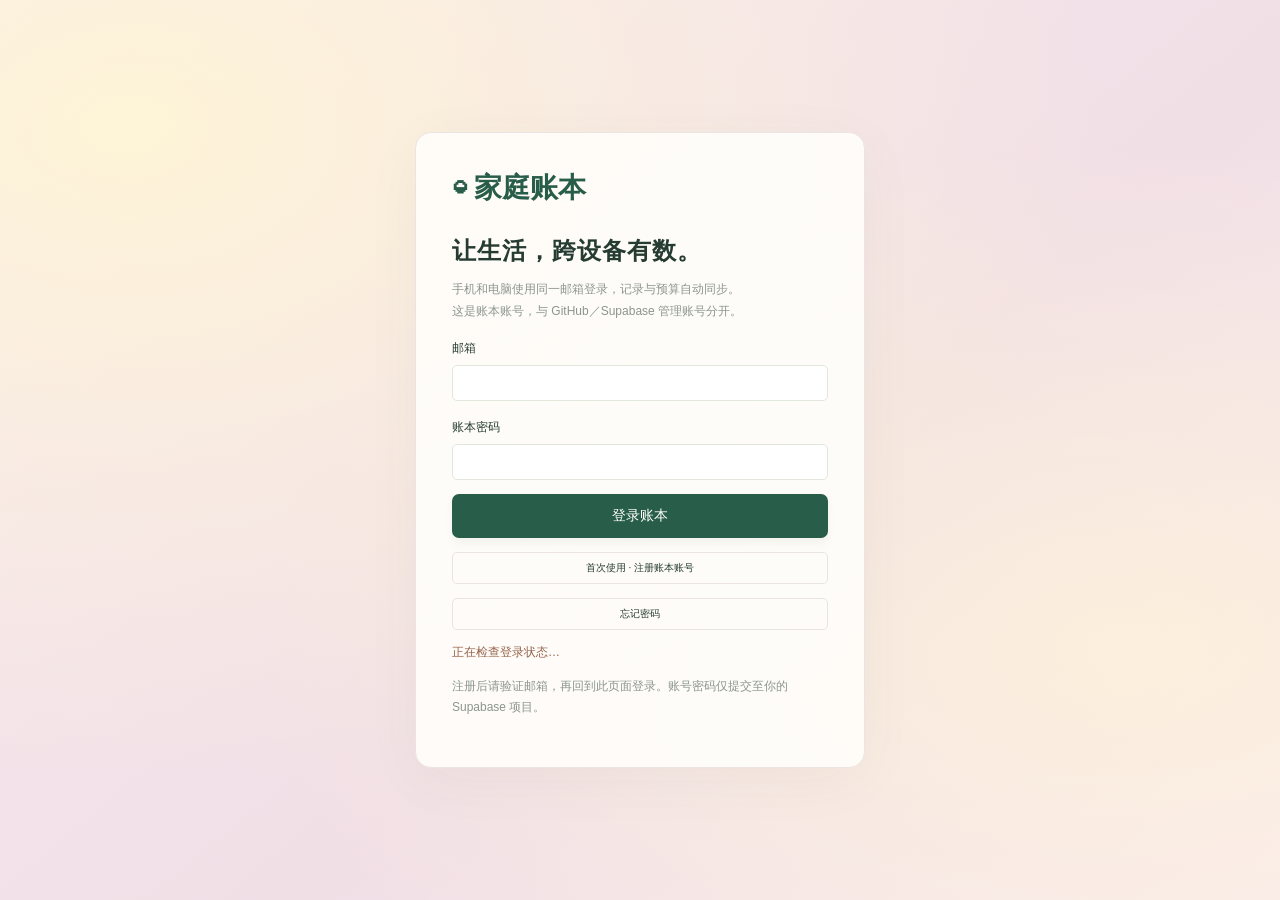
==== commit 7773f5a7: "Add email password recovery to the family ledger" ====
--- a/family-ledger/index.html
+++ b/family-ledger/index.html
@@ -1 +1 @@
-<!doctype html><html lang="zh-CN"><head><meta charset="utf-8"><meta name="viewport" content="width=device-width,initial-scale=1"><title>家有账 · 让生活心中有数</title><link rel="stylesheet" href="style.css?v=rose-20261106"></head><body class="locked"><section id="authGate"><div class="auth-card"><div class="brand">◒ 家庭账本</div><h1>让生活，跨设备有数。</h1><p>手机和电脑使用同一邮箱登录，记录与预算自动同步。<br>这是账本账号，与 GitHub／Supabase 管理账号分开。</p><form id="authForm"><label>邮箱<input type="email" id="authEmail" autocomplete="username" required></label><label>账本密码<input type="password" id="authPassword" autocomplete="current-password" minlength="8" required></label><button class="primary full-button" id="loginButton">登录账本</button><button type="button" class="outline full-button" id="signupButton">首次使用 · 注册账本账号</button></form><p id="authMessage" role="status">正在检查登录状态…</p><p>注册后请验证邮箱，再回到此页面登录。账号密码仅提交至你的 Supabase 项目。</p></div></section><aside><a class="brand">◒ <span>家庭账本<small>FAMILY LEDGER</small></span></a><div class="home-label">我的家庭空间</div><nav><button class="active" data-nav="overview">▦　收支总览</button><button data-nav="records">▤　收支明细</button><button data-nav="budget">◎　月度规划</button></nav><div class="aside-bottom"><span>把小日子，过得有计划。</span><p>每一笔记录，都是对生活的用心。</p><div class="avatar">家</div> 我的家庭 <small>云端账本</small></div></aside><main><header><div class="eyebrow">A LITTLE CLARITY, EVERY DAY</div><div class="title-row"><div><h1>生活有数，心里有底<span>。</span></h1><p>在这里，记录日常，也为未来留一点余地。</p></div><button class="primary" id="add">＋ 记一笔</button></div></header><section class="memory-bar"><div><strong>◉ 云端同步</strong><span id="saveStatus">正在检查本机存档…</span></div><div class="memory-actions"><button id="familyShare" class="outline">家庭共享</button><button id="syncNow" class="outline">立即同步</button><button id="loadCloud" class="outline">处理冲突</button><button id="logout" class="outline">退出</button><button id="backupAll" class="outline">↓ 完整备份</button><button id="restoreAll" class="outline">↑ 恢复备份</button><input id="restoreFile" type="file" accept=".json,application/json" hidden></div><small><span id="accountLabel"></span> · 联网自动同步；断网暂存在本机。迁移旧账本：先在离线版完整备份，再在这里恢复。</small></section><section class="toolbar"><div class="period"><button id="prev" aria-label="上一时段">‹</button><strong id="periodTitle"></strong><button id="next" aria-label="下一时段">›</button><button id="today">回到今天</button></div><div class="segments"><button data-mode="day">日</button><button data-mode="month" class="selected">月</button><button data-mode="year">年</button></div></section><div id="demoBanner" class="banner">正在浏览示例账本，先看看生活的全貌。<button id="clearDemo">开始我的账本 →</button></div><section class="stats"><article><label>↗ <span id="incomeLabel">本月收入</span></label><h2 id="income"></h2><small>每一份努力，都有回响</small></article><article><label>↘ <span id="expenseLabel">本月支出</span></label><h2 id="expense"></h2><small id="expenseHint"></small></article><article class="balance"><label>◉ <span id="balanceLabel">本月结余</span></label><h2 id="balance"></h2><small id="balanceHint"></small></article></section><section class="panel" style="margin-bottom:24px">所选时段储蓄转入　<strong id="savingsTotal"></strong></section><section class="middle"><article class="panel" id="distribution"><div class="panel-head"><div><h3>钱都花在哪儿了</h3><p>各类支出占比 · 随所选时段更新</p></div><span class="tag">支出分析</span></div><div class="chart-wrap"><div class="donut" id="donut"><div><small>总支出</small><strong id="donutTotal"></strong><small id="count"></small></div></div><div id="legend"></div></div></article><article class="panel budget-panel" id="budgetPanel"><div class="panel-head"><div><h3>给生活一点计划</h3><p id="budgetMonth"></p></div><button class="text-btn" id="editBudget">调整预算 ↗</button></div><div class="budget-summary"><span>月度总预算</span><strong id="budgetTotal"></strong></div><div class="progress"><i id="budgetProgress"></i></div><div class="budget-meta"><span id="budgetUsed"></span><strong id="budgetRemain"></strong></div><div id="budgetCategories"></div><div class="note">✦　量入为出，也给喜欢的事留一点空间。</div></article></section><section class="panel records" id="recordsPanel"><div class="panel-head"><div><h3>生活的每一笔</h3><p>收支明细，让每一笔钱都有迹可循</p></div><button id="export" class="outline">↓ 导出 CSV</button></div><div class="filters"><input id="search" placeholder="搜索备注或类别…" aria-label="搜索记录"><select id="typeFilter"><option value="all">全部收支</option><option value="expense">仅支出</option><option value="income">仅收入</option><option value="saving">仅储蓄</option></select><select id="catFilter" aria-label="按类别筛选"><option value="all">全部类别</option></select></div><div class="table-scroll"><table><thead><tr><th>类别 / 备注</th><th>日期</th><th>收支类型</th><th class="amount">金额</th><th>操作</th></tr></thead><tbody id="rows"></tbody></table></div><div class="table-footer" id="recordCount"></div></section><footer>家有账 · 好好生活，慢慢积累 <span>登录后云端同步 · 保留完整备份</span></footer></main><dialog id="entryDialog"><form id="entryForm"><div class="panel-head"><h3 id="formTitle">记下生活的一笔</h3><button type="button" class="close">×</button></div><div class="form-grid"><label>收支类型<select id="entryType"><option value="expense">支出</option><option value="income">收入</option><option value="saving">储蓄转入</option></select></label><label>金额（元）<input id="entryAmount" type="number" min="0.01" max="999999999" step="0.01" required placeholder="0.00"></label><label>类别<select id="entryCat"></select></label><label>日期<input id="entryDate" type="date" required></label><label class="full">备注<input id="entryNote" maxlength="100" placeholder="这一笔，用在了什么地方？"></label></div><button class="primary full-button">保存记录</button></form></dialog><dialog id="budgetDialog"><form id="budgetForm"><div class="panel-head"><h3>月度收支规划</h3><button type="button" class="close">×</button></div><p id="planMonth"></p><label>预计月收入（元）<input id="plannedIncome" type="number" min="0" max="999999999" step="0.01" required></label><div id="budgetInputs" class="form-grid"></div><p id="planPreview"></p><button class="primary full-button">保存本月规划</button></form></dialog><div id="toast" role="status"></div><script src="vendor/supabase.js"></script><script src="app.js?v=family1"></script><script src="sync.js?v=family1"></script></body></html>
+<!doctype html><html lang="zh-CN"><head><meta charset="utf-8"><meta name="viewport" content="width=device-width,initial-scale=1"><title>家有账 · 让生活心中有数</title><link rel="stylesheet" href="style.css?v=rose-20261106"></head><body class="locked"><section id="authGate"><div class="auth-card"><div class="brand">◒ 家庭账本</div><h1>让生活，跨设备有数。</h1><p>手机和电脑使用同一邮箱登录，记录与预算自动同步。<br>这是账本账号，与 GitHub／Supabase 管理账号分开。</p><form id="authForm"><label>邮箱<input type="email" id="authEmail" autocomplete="username" required></label><label>账本密码<input type="password" id="authPassword" autocomplete="current-password" minlength="8" required></label><button class="primary full-button" id="loginButton">登录账本</button><button type="button" class="outline full-button" id="signupButton">首次使用 · 注册账本账号</button><button type="button" class="outline full-button" id="forgotPassword">忘记密码</button></form><form id="recoveryForm" hidden><label>新密码<input id="newPassword" type="password" autocomplete="new-password" minlength="8" required></label><button class="primary full-button">保存新密码</button></form><p id="authMessage" role="status">正在检查登录状态…</p><p>注册后请验证邮箱，再回到此页面登录。账号密码仅提交至你的 Supabase 项目。</p></div></section><aside><a class="brand">◒ <span>家庭账本<small>FAMILY LEDGER</small></span></a><div class="home-label">我的家庭空间</div><nav><button class="active" data-nav="overview">▦　收支总览</button><button data-nav="records">▤　收支明细</button><button data-nav="budget">◎　月度规划</button></nav><div class="aside-bottom"><span>把小日子，过得有计划。</span><p>每一笔记录，都是对生活的用心。</p><div class="avatar">家</div> 我的家庭 <small>云端账本</small></div></aside><main><header><div class="eyebrow">A LITTLE CLARITY, EVERY DAY</div><div class="title-row"><div><h1>生活有数，心里有底<span>。</span></h1><p>在这里，记录日常，也为未来留一点余地。</p></div><button class="primary" id="add">＋ 记一笔</button></div></header><section class="memory-bar"><div><strong>◉ 云端同步</strong><span id="saveStatus">正在检查本机存档…</span></div><div class="memory-actions"><button id="familyShare" class="outline">家庭共享</button><button id="syncNow" class="outline">立即同步</button><button id="loadCloud" class="outline">处理冲突</button><button id="logout" class="outline">退出</button><button id="backupAll" class="outline">↓ 完整备份</button><button id="restoreAll" class="outline">↑ 恢复备份</button><input id="restoreFile" type="file" accept=".json,application/json" hidden></div><small><span id="accountLabel"></span> · 联网自动同步；断网暂存在本机。迁移旧账本：先在离线版完整备份，再在这里恢复。</small></section><section class="toolbar"><div class="period"><button id="prev" aria-label="上一时段">‹</button><strong id="periodTitle"></strong><button id="next" aria-label="下一时段">›</button><button id="today">回到今天</button></div><div class="segments"><button data-mode="day">日</button><button data-mode="month" class="selected">月</button><button data-mode="year">年</button></div></section><div id="demoBanner" class="banner">正在浏览示例账本，先看看生活的全貌。<button id="clearDemo">开始我的账本 →</button></div><section class="stats"><article><label>↗ <span id="incomeLabel">本月收入</span></label><h2 id="income"></h2><small>每一份努力，都有回响</small></article><article><label>↘ <span id="expenseLabel">本月支出</span></label><h2 id="expense"></h2><small id="expenseHint"></small></article><article class="balance"><label>◉ <span id="balanceLabel">本月结余</span></label><h2 id="balance"></h2><small id="balanceHint"></small></article></section><section class="panel" style="margin-bottom:24px">所选时段储蓄转入　<strong id="savingsTotal"></strong></section><section class="middle"><article class="panel" id="distribution"><div class="panel-head"><div><h3>钱都花在哪儿了</h3><p>各类支出占比 · 随所选时段更新</p></div><span class="tag">支出分析</span></div><div class="chart-wrap"><div class="donut" id="donut"><div><small>总支出</small><strong id="donutTotal"></strong><small id="count"></small></div></div><div id="legend"></div></div></article><article class="panel budget-panel" id="budgetPanel"><div class="panel-head"><div><h3>给生活一点计划</h3><p id="budgetMonth"></p></div><button class="text-btn" id="editBudget">调整预算 ↗</button></div><div class="budget-summary"><span>月度总预算</span><strong id="budgetTotal"></strong></div><div class="progress"><i id="budgetProgress"></i></div><div class="budget-meta"><span id="budgetUsed"></span><strong id="budgetRemain"></strong></div><div id="budgetCategories"></div><div class="note">✦　量入为出，也给喜欢的事留一点空间。</div></article></section><section class="panel records" id="recordsPanel"><div class="panel-head"><div><h3>生活的每一笔</h3><p>收支明细，让每一笔钱都有迹可循</p></div><button id="export" class="outline">↓ 导出 CSV</button></div><div class="filters"><input id="search" placeholder="搜索备注或类别…" aria-label="搜索记录"><select id="typeFilter"><option value="all">全部收支</option><option value="expense">仅支出</option><option value="income">仅收入</option><option value="saving">仅储蓄</option></select><select id="catFilter" aria-label="按类别筛选"><option value="all">全部类别</option></select></div><div class="table-scroll"><table><thead><tr><th>类别 / 备注</th><th>日期</th><th>收支类型</th><th class="amount">金额</th><th>操作</th></tr></thead><tbody id="rows"></tbody></table></div><div class="table-footer" id="recordCount"></div></section><footer>家有账 · 好好生活，慢慢积累 <span>登录后云端同步 · 保留完整备份</span></footer></main><dialog id="entryDialog"><form id="entryForm"><div class="panel-head"><h3 id="formTitle">记下生活的一笔</h3><button type="button" class="close">×</button></div><div class="form-grid"><label>收支类型<select id="entryType"><option value="expense">支出</option><option value="income">收入</option><option value="saving">储蓄转入</option></select></label><label>金额（元）<input id="entryAmount" type="number" min="0.01" max="999999999" step="0.01" required placeholder="0.00"></label><label>类别<select id="entryCat"></select></label><label>日期<input id="entryDate" type="date" required></label><label class="full">备注<input id="entryNote" maxlength="100" placeholder="这一笔，用在了什么地方？"></label></div><button class="primary full-button">保存记录</button></form></dialog><dialog id="budgetDialog"><form id="budgetForm"><div class="panel-head"><h3>月度收支规划</h3><button type="button" class="close">×</button></div><p id="planMonth"></p><label>预计月收入（元）<input id="plannedIncome" type="number" min="0" max="999999999" step="0.01" required></label><div id="budgetInputs" class="form-grid"></div><p id="planPreview"></p><button class="primary full-button">保存本月规划</button></form></dialog><div id="toast" role="status"></div><script src="vendor/supabase.js"></script><script src="app.js?v=family1"></script><script src="sync.js?v=password-recovery"></script></body></html>
